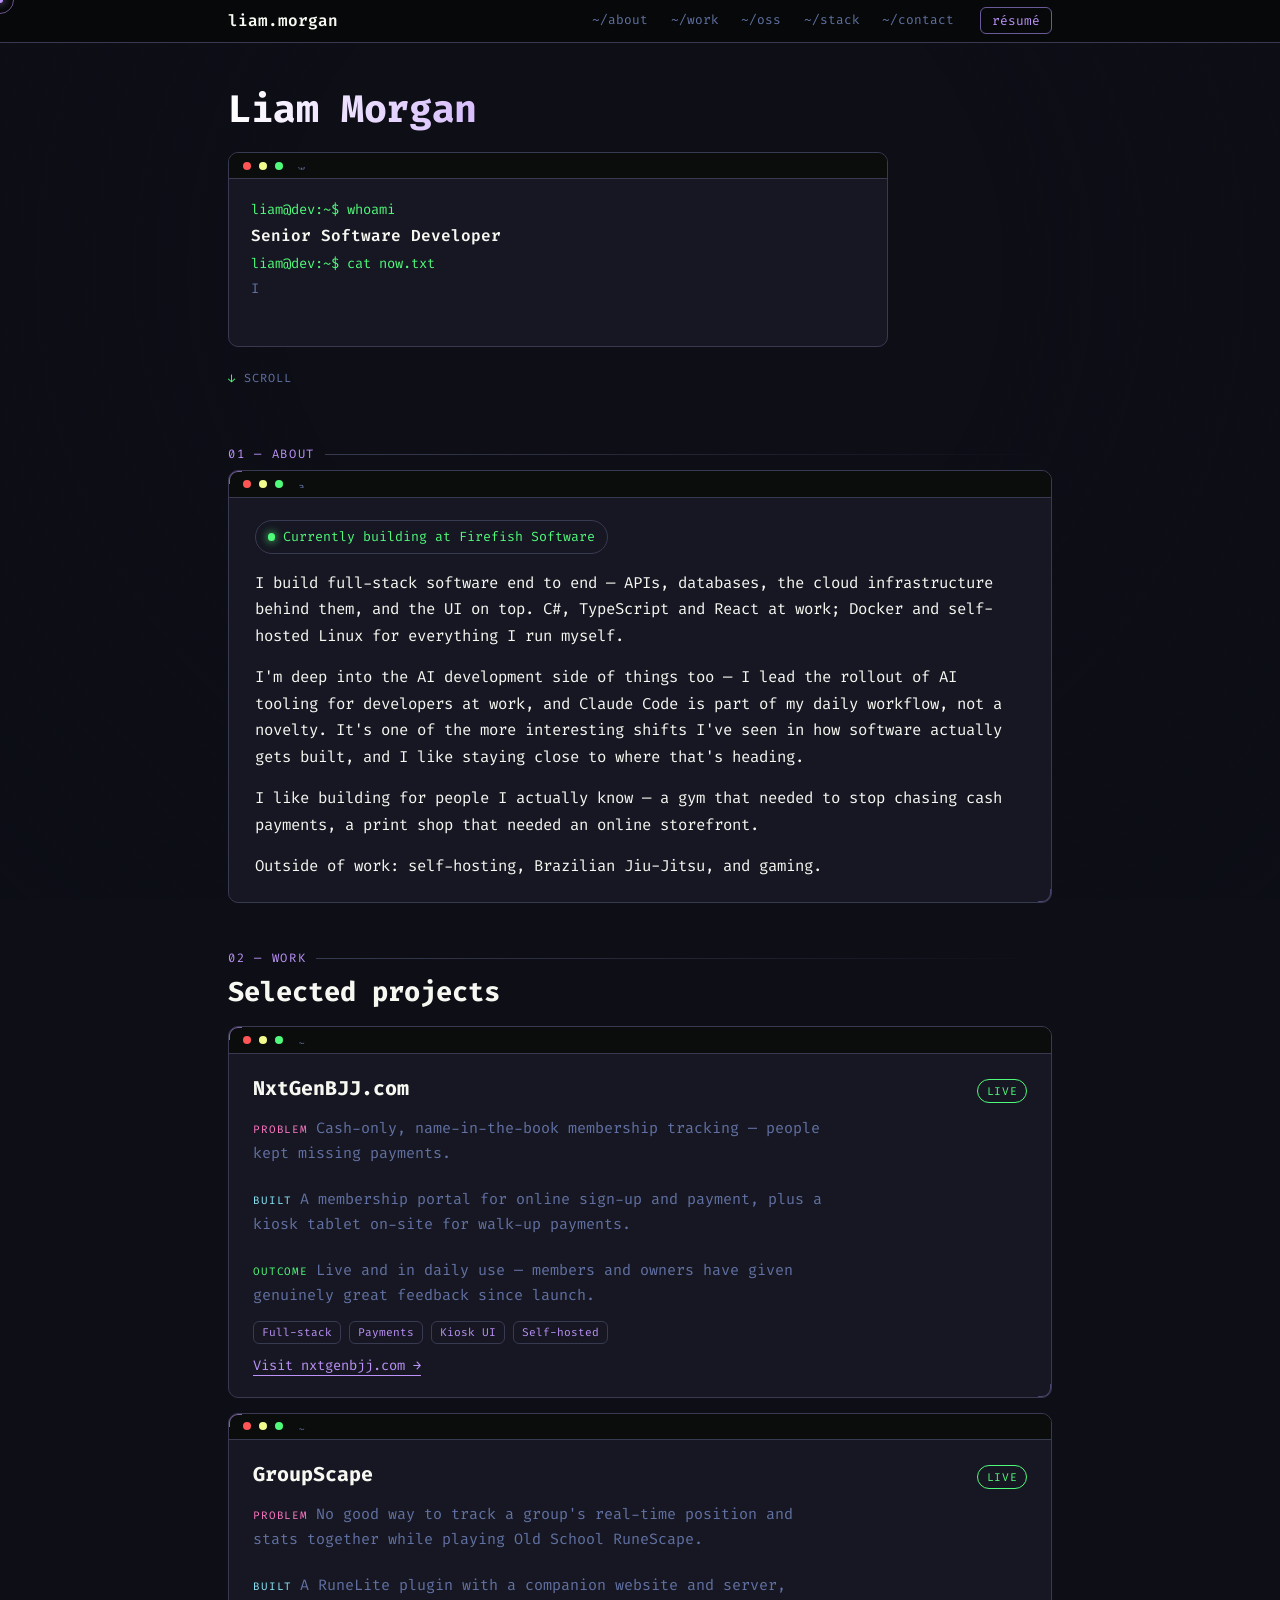
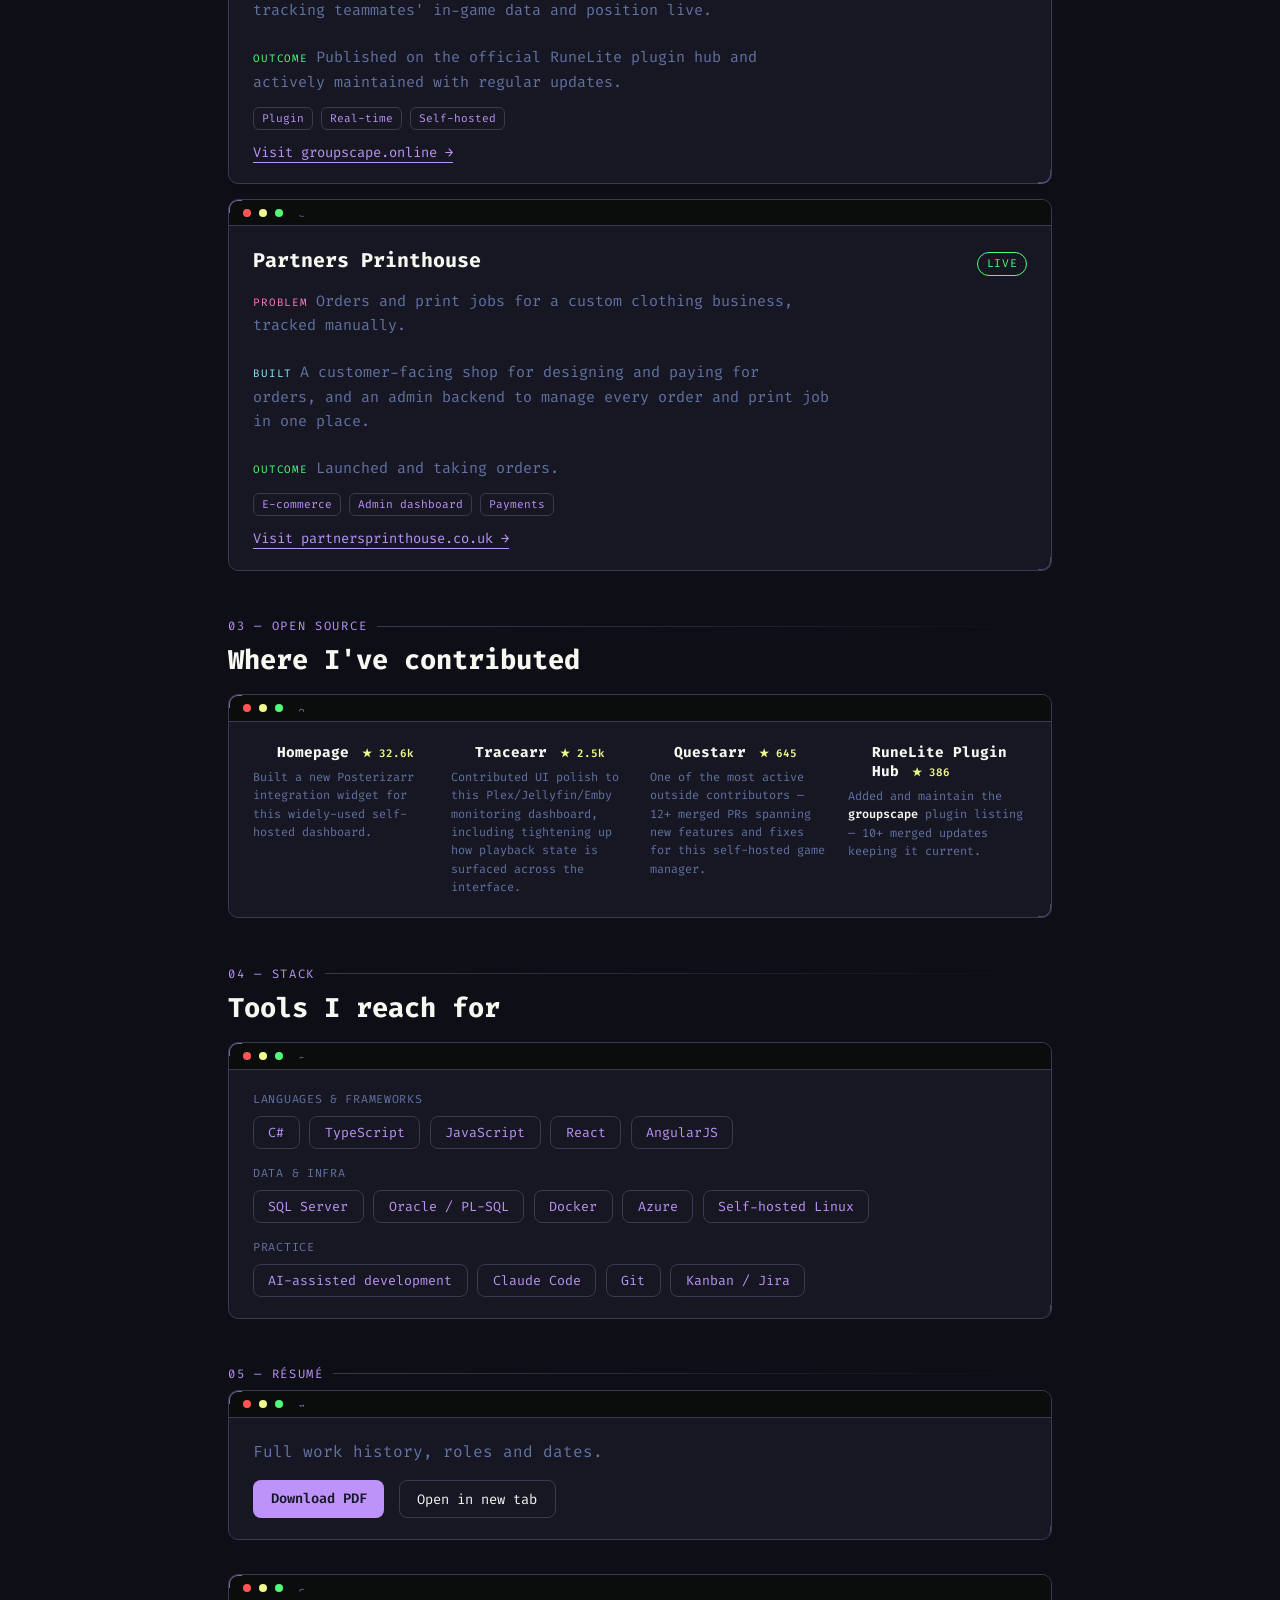
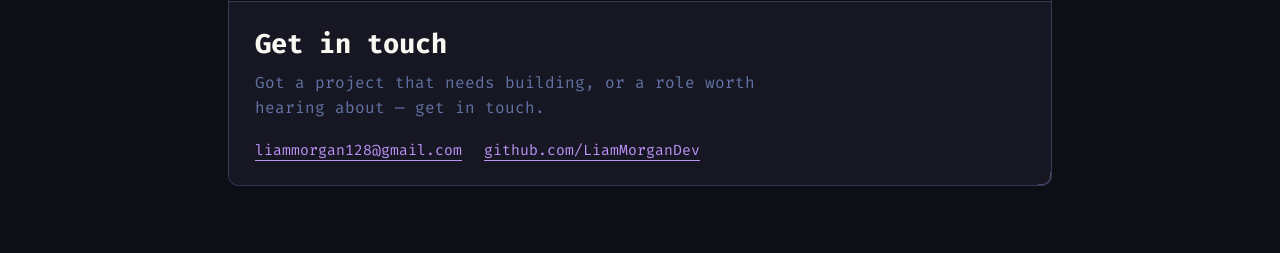
==== index.html @ 31e85bfe "Portfolio site" ====
<!doctype html>
<html lang="en">
<head>
<meta charset="utf-8">
<meta name="viewport" content="width=device-width, initial-scale=1, viewport-fit=cover">
<title>Liam Morgan — Senior Software Developer</title>
<meta name="description" content="Portfolio of Liam Morgan, a Senior Software Developer building full-stack systems and self-hosted side projects.">
<meta property="og:title" content="Liam Morgan">
<meta property="og:description" content="Senior Software Developer — full-stack systems, homelab projects, and side builds for local businesses.">
<meta property="og:type" content="website">
<meta name="theme-color" content="#0d0e16">
<link rel="icon" href="data:image/svg+xml,<svg xmlns=%22http://www.w3.org/2000/svg%22 viewBox=%220 0 100 100%22><rect width=%22100%22 height=%22100%22 rx=%2218%22 fill=%22%230d0e16%22/><text x=%2250%22 y=%2266%22 font-size=%2258%22 text-anchor=%22middle%22 fill=%22%23bd93f9%22 font-family=%22monospace%22>~</text></svg>">
<link rel="stylesheet" href="https://fonts.googleapis.com/css2?family=Fira+Code:wght@400;500;600;700&display=swap">
<link rel="stylesheet" href="styles.css">
</head>
<body>
  <script>document.documentElement.classList.add('js');</script>
  <canvas id="bg-canvas" aria-hidden="true"></canvas>
  <div class="scan-sweep"></div>
  <div class="vignette"></div>
  <div class="cursor-ring" aria-hidden="true"></div>
  <div class="cursor-dot" aria-hidden="true"></div>

  <main>
    <nav class="tabs">
      <div class="tabs-inner">
        <span class="me">liam.morgan</span>
        <a href="#about">~/about</a>
        <a href="#work">~/work</a>
        <a href="#oss">~/oss</a>
        <a href="#stack">~/stack</a>
        <a href="#contact">~/contact</a>
        <a href="resume/" class="resume-btn">résumé</a>
      </div>
    </nav>
    <div class="wrap">
      <section class="hero">
        <h1>Liam Morgan</h1>
        <div class="term-window hero-term">
          <div class="term-bar"><span></span><span></span><span></span><span class="term-title">whoami.sh</span></div>
          <div class="term-body">
            <p class="tline" data-text="liam@dev:~$ whoami"></p>
            <p class="tline out accent" data-text="Senior Software Developer"></p>
            <p class="tline" data-text="liam@dev:~$ cat now.txt"></p>
            <p class="tline out muted" data-text="I run my own homelab — self-hosted services, small Docker projects — and build side projects for local businesses that actually need them."></p>
            <p class="tline"><span class="caret2"></span></p>
          </div>
        </div>
        <p class="scroll-cue">scroll</p>
      </section>

      <section class="block reveal" id="about">
        <p class="kicker">01 — about</p>
        <div class="panel about-panel term-window">
          <div class="term-bar"><span></span><span></span><span></span><span class="term-title">about.md</span></div>
          <div class="term-body">
            <span class="now"><span class="dot"></span> Currently building at Firefish Software</span>
            <p>I build full-stack software end to end — APIs, databases, the cloud infrastructure behind them, and the UI on top. C#, TypeScript and React at work; Docker and self-hosted Linux for everything I run myself.</p>
            <p>I'm deep into the AI development side of things too — I lead the rollout of AI tooling for developers at work, and Claude Code is part of my daily workflow, not a novelty. It's one of the more interesting shifts I've seen in how software actually gets built, and I like staying close to where that's heading.</p>
            <p>I like building for people I actually know — a gym that needed to stop chasing cash payments, a print shop that needed an online storefront.</p>
            <p>Outside of work: self-hosting, Brazilian Jiu-Jitsu, and gaming.</p>
          </div>
        </div>
      </section>

      <section class="block reveal" id="work">
        <p class="kicker">02 — work</p>
        <h2>Selected projects</h2>
        <div class="work-grid">
          <article class="panel work-card reveal-item">
            <div class="term-bar"><span></span><span></span><span></span><span class="term-title">~/projects/nxtgenbjj</span></div>
            <div class="work-body">
              <div class="work-head">
                <h3 class="work-name">NxtGenBJJ.com</h3>
                <span class="work-status live">Live</span>
              </div>
              <p class="work-desc"><span class="lbl lbl-problem">PROBLEM</span>Cash-only, name-in-the-book membership tracking — people kept missing payments.</p>
              <p class="work-desc"><span class="lbl lbl-built">BUILT</span>A membership portal for online sign-up and payment, plus a kiosk tablet on-site for walk-up payments.</p>
              <p class="work-desc"><span class="lbl lbl-outcome">OUTCOME</span>Live and in daily use — members and owners have given genuinely great feedback since launch.</p>
              <div class="work-tags"><span>Full-stack</span><span>Payments</span><span>Kiosk UI</span><span>Self-hosted</span></div>
              <a class="work-link" href="https://nxtgenbjj.com" target="_blank" rel="noopener">Visit nxtgenbjj.com →</a>
            </div>
          </article>
          <article class="panel work-card reveal-item" style="transition-delay:.1s">
            <div class="term-bar"><span></span><span></span><span></span><span class="term-title">~/projects/groupscape</span></div>
            <div class="work-body">
              <div class="work-head">
                <h3 class="work-name">GroupScape</h3>
                <span class="work-status live">Live</span>
              </div>
              <p class="work-desc"><span class="lbl lbl-problem">PROBLEM</span>No good way to track a group's real-time position and stats together while playing Old School RuneScape.</p>
              <p class="work-desc"><span class="lbl lbl-built">BUILT</span>A RuneLite plugin with a companion website and server, tracking teammates' in-game data and position live.</p>
              <p class="work-desc"><span class="lbl lbl-outcome">OUTCOME</span>Published on the official RuneLite plugin hub and actively maintained with regular updates.</p>
              <div class="work-tags"><span>Plugin</span><span>Real-time</span><span>Self-hosted</span></div>
              <a class="work-link" href="https://groupscape.online" target="_blank" rel="noopener">Visit groupscape.online →</a>
            </div>
          </article>
          <article class="panel work-card reveal-item" style="transition-delay:.2s">
            <div class="term-bar"><span></span><span></span><span></span><span class="term-title">~/projects/partners-printhouse</span></div>
            <div class="work-body">
              <div class="work-head">
                <h3 class="work-name">Partners Printhouse</h3>
                <span class="work-status live">Live</span>
              </div>
              <p class="work-desc"><span class="lbl lbl-problem">PROBLEM</span>Orders and print jobs for a custom clothing business, tracked manually.</p>
              <p class="work-desc"><span class="lbl lbl-built">BUILT</span>A customer-facing shop for designing and paying for orders, and an admin backend to manage every order and print job in one place.</p>
              <p class="work-desc"><span class="lbl lbl-outcome">OUTCOME</span>Launched and taking orders.</p>
              <div class="work-tags"><span>E-commerce</span><span>Admin dashboard</span><span>Payments</span></div>
              <a class="work-link" href="https://partnersprinthouse.co.uk/" target="_blank" rel="noopener">Visit partnersprinthouse.co.uk →</a>
            </div>
          </article>
        </div>
      </section>

      <section class="block reveal" id="oss">
        <p class="kicker">03 — open source</p>
        <h2>Where I've contributed</h2>
        <div class="panel oss-panel term-window">
          <div class="term-bar"><span></span><span></span><span></span><span class="term-title">oss.log</span></div>
          <div class="term-body">
            <div class="oss-list">
              <div class="oss-item reveal-item">
                <a class="oss-link-wrap" href="https://github.com/gethomepage/homepage" target="_blank" rel="noopener">
                  <img class="oss-icon" src="https://github.com/gethomepage.png?size=64" width="16" height="16" alt="" loading="lazy">
                  <p class="oss-item-name">Homepage <span class="oss-stars">★ 32.6k</span></p>
                </a>
                <div class="oss-item-body">
                  <p class="oss-item-desc">Built a new Posterizarr integration widget for this widely-used self-hosted dashboard.</p>
                </div>
              </div>
              <div class="oss-item reveal-item" style="transition-delay:.08s">
                <a class="oss-link-wrap" href="https://github.com/connorgallopo/Tracearr" target="_blank" rel="noopener">
                  <img class="oss-icon" src="https://github.com/connorgallopo.png?size=64" width="16" height="16" alt="" loading="lazy">
                  <p class="oss-item-name">Tracearr <span class="oss-stars">★ 2.5k</span></p>
                </a>
                <div class="oss-item-body">
                  <p class="oss-item-desc">Contributed UI polish to this Plex/Jellyfin/Emby monitoring dashboard, including tightening up how playback state is surfaced across the interface.</p>
                </div>
              </div>
              <div class="oss-item reveal-item" style="transition-delay:.16s">
                <a class="oss-link-wrap" href="https://github.com/Doezer/Questarr" target="_blank" rel="noopener">
                  <img class="oss-icon" src="https://github.com/Doezer.png?size=64" width="16" height="16" alt="" loading="lazy">
                  <p class="oss-item-name">Questarr <span class="oss-stars">★ 645</span></p>
                </a>
                <div class="oss-item-body">
                  <p class="oss-item-desc">One of the most active outside contributors — 12+ merged PRs spanning new features and fixes for this self-hosted game manager.</p>
                </div>
              </div>
              <div class="oss-item reveal-item" style="transition-delay:.24s">
                <a class="oss-link-wrap" href="https://github.com/runelite/plugin-hub" target="_blank" rel="noopener">
                  <img class="oss-icon" src="https://github.com/runelite.png?size=64" width="16" height="16" alt="" loading="lazy">
                  <p class="oss-item-name">RuneLite Plugin Hub <span class="oss-stars">★ 386</span></p>
                </a>
                <div class="oss-item-body">
                  <p class="oss-item-desc">Added and maintain the <strong>groupscape</strong> plugin listing — 10+ merged updates keeping it current.</p>
                </div>
              </div>
            </div>
          </div>
        </div>
      </section>

      <section class="block reveal" id="stack">
        <p class="kicker">04 — stack</p>
        <h2>Tools I reach for</h2>
        <div class="panel stack-panel term-window">
          <div class="term-bar"><span></span><span></span><span></span><span class="term-title">stack.json</span></div>
          <div class="term-body">
            <div class="stack-group reveal-item">
              <p class="stack-label">Languages & frameworks</p>
              <div class="stack"><span>C#</span><span>TypeScript</span><span>JavaScript</span><span>React</span><span>AngularJS</span></div>
            </div>
            <div class="stack-group reveal-item" style="transition-delay:.08s">
              <p class="stack-label">Data & infra</p>
              <div class="stack"><span>SQL Server</span><span>Oracle / PL-SQL</span><span>Docker</span><span>Azure</span><span>Self-hosted Linux</span></div>
            </div>
            <div class="stack-group reveal-item" style="transition-delay:.16s">
              <p class="stack-label">Practice</p>
              <div class="stack"><span>AI-assisted development</span><span>Claude Code</span><span>Git</span><span>Kanban / Jira</span></div>
            </div>
          </div>
        </div>
      </section>

      <section class="block reveal" id="resume">
        <p class="kicker">05 — résumé</p>
        <div class="panel resume-panel term-window">
          <div class="term-bar"><span></span><span></span><span></span><span class="term-title">resume.pdf</span></div>
          <div class="term-body">
            <p>Full work history, roles and dates.</p>
            <div class="resume-actions">
              <a class="btn-primary" href="assets/liam-morgan-cv.pdf" download>Download PDF</a>
              <a class="btn-ghost" href="https://liammorgandev.github.io/resume/" target="_blank" rel="noopener">Open in new tab</a>
            </div>
          </div>
        </div>
      </section>

      <section class="block reveal" id="contact">
        <div class="panel contact-panel term-window">
          <div class="term-bar"><span></span><span></span><span></span><span class="term-title">contact.sh</span></div>
          <div class="term-body">
            <h2>Get in touch</h2>
            <p>Got a project that needs building, or a role worth hearing about — get in touch.</p>
            <div class="contact-links">
              <a href="mailto:liammorgan128@gmail.com">liammorgan128@gmail.com</a>
              <a href="https://github.com/LiamMorganDev" target="_blank" rel="noopener">github.com/LiamMorganDev</a>
            </div>
          </div>
        </div>
      </section>
    </div>

    <footer></footer>
  </main>

  <script src="https://cdnjs.cloudflare.com/ajax/libs/three.js/r128/three.min.js"></script>
  <script src="script.js"></script>
</body>
</html>
---- styles.css ----
:root{
  color-scheme: dark;
  --void:#0d0e16;
  --panel:#1a1b26cc;
  --panel-solid:#1a1b26;
  --border:#383a52;
  --ink:#f8f8f2;
  --muted:#6272a4;
  --green:#50fa7b;
  --green-dim:#2f6b45;
  --purple:#bd93f9;
  --purple-dim:#6b5a99;
  --cyan:#8be9fd;
  --yellow:#f1fa8c;
  --pink:#ff79c6;
  --red:#ff5555;
  --font:'Fira Code',ui-monospace,'SFMono-Regular',Consolas,monospace;
  --max-w:920px;
}
*{box-sizing:border-box;}
html,body{margin:0;padding:0;height:100%;}
body{
  background:var(--void);
  color:var(--ink);
  font-family:var(--font);
  -webkit-font-smoothing:antialiased;
  overflow-x:hidden;
}
[hidden]{display:none!important;}
h1,h2,h3{text-wrap:balance; margin:0;}
a{color:inherit;}

#bg-canvas{
  position:fixed; inset:0; width:100%; height:100%;
  display:block; z-index:0; background:var(--void);
}
.scan-sweep{
  position:fixed; left:0; right:0; top:-90px; height:90px; z-index:0; pointer-events:none;
  background:linear-gradient(to bottom, transparent, rgba(189,147,249,0.022) 45%, rgba(189,147,249,0.022) 55%, transparent);
  animation:scan-sweep 24s linear infinite;
}
@keyframes scan-sweep{
  from{ transform:translateY(0); }
  to{ transform:translateY(calc(100vh + 90px)); }
}
@media (prefers-reduced-motion:reduce){ .scan-sweep{display:none;} }
.vignette{
  position:fixed; inset:0; z-index:1; pointer-events:none;
  background:radial-gradient(ellipse at 50% 30%, transparent 40%, var(--void) 115%);
}

/* ---------- CUSTOM CURSOR ---------- */
.cursor-dot,.cursor-ring{display:none;}
@media (hover:hover) and (pointer:fine){
  body{cursor:none;}
  a,button,.work-card,.stack span,.tabs-inner a{cursor:none;}
  .cursor-dot,.cursor-ring{display:block;}
}
.cursor-dot{
  position:fixed; top:0; left:0; width:6px; height:6px; margin:-3px 0 0 -3px;
  background:var(--purple); border-radius:50%; pointer-events:none; z-index:9999;
  box-shadow:0 0 8px var(--purple);
}
.cursor-ring{
  position:fixed; top:0; left:0; width:28px; height:28px; margin:-14px 0 0 -14px;
  border:1px solid var(--purple); border-radius:50%; pointer-events:none; z-index:9998; opacity:.55;
  transition:width .18s ease,height .18s ease,margin .18s ease,border-color .18s ease,opacity .18s ease;
}
.cursor-ring.hover{width:44px; height:44px; margin:-22px 0 0 -22px; border-color:var(--pink); opacity:.85;}

main{position:relative; z-index:2;}
.wrap{max-width:var(--max-w); margin-inline:auto; padding-inline:clamp(20px,5vw,48px);}

/* ---------- NAV ---------- */
nav.tabs{
  position:sticky; top:env(safe-area-inset-top,0px); z-index:10;
  background:rgba(5,7,6,.72); backdrop-filter:blur(10px); -webkit-backdrop-filter:blur(10px);
  border-bottom:1px solid var(--border);
}
.tabs-inner{
  max-width:var(--max-w); margin-inline:auto; padding-inline:clamp(20px,5vw,48px);
  display:flex; align-items:center; gap:1.4rem; height:2.6rem; overflow-x:auto;
}
.tabs-inner a{
  font-size:.8rem; color:var(--muted); text-decoration:none; white-space:nowrap;
  padding-block:.3rem; border-bottom:2px solid transparent; transition:color .2s ease,border-color .2s ease;
}
.tabs-inner a:hover, .tabs-inner a:focus-visible{color:var(--purple); border-bottom-color:var(--purple);}
.tabs-inner .me{color:var(--ink); font-weight:600; margin-right:auto;}
.tabs-inner .resume-btn{
  color:var(--purple); border:1px solid var(--purple-dim); border-radius:6px; padding:.25rem .7rem; margin-left:.2rem;
}
.tabs-inner .resume-btn:hover{background:rgba(189,147,249,.1); border-color:var(--purple);}

/* ---------- HERO ---------- */
.hero{padding-block:2.6rem 1.2rem;}
.hero h1{
  font-size:clamp(1.7rem,4vw,2.4rem); font-weight:700; letter-spacing:-.01em; margin-bottom:1.1rem;
  background:linear-gradient(90deg, #ffffff 0%, var(--purple) 50%, var(--purple) 100%);
  -webkit-background-clip:text; background-clip:text; color:transparent;
}
.term-window{
  background:var(--panel); border:1px solid var(--border); border-radius:10px; overflow:hidden;
  backdrop-filter:blur(10px); -webkit-backdrop-filter:blur(10px);
}
.hero-term{max-width:660px;}
.term-bar{
  display:flex; align-items:center; gap:.5rem; padding:.55rem .9rem;
  border-bottom:1px solid var(--border); background:#0a0d0b; min-width:0;
}
.term-bar span{width:.5rem; height:.5rem; border-radius:50%; display:inline-block; flex:0 0 auto;}
.term-bar span:nth-child(1){background:var(--red);}
.term-bar span:nth-child(2){background:var(--yellow);}
.term-bar span:nth-child(3){background:var(--green);}
.term-title{
  margin-left:.4rem; font-size:.72rem; color:var(--muted);
  flex:1 1 auto; min-width:0; overflow:hidden; text-overflow:ellipsis; white-space:nowrap;
}
.term-body{padding:1.2rem 1.4rem;}
.tline{min-height:1.35em; margin:0 0 .3rem; font-size:.86rem; line-height:1.5; white-space:pre-wrap;}
.tline:not(.out){color:var(--green);}
.tline.out{color:var(--ink);}
.tline.out.accent{font-weight:600; font-size:1rem;}
.tline.out.muted{color:var(--muted); max-width:58ch;}
.caret2{display:none; width:.5em; height:1em; background:var(--green); vertical-align:-2px;}
.caret2.show{display:inline-block; animation:blink 1s steps(1) infinite;}
@keyframes blink{0%,49%{opacity:1;}50%,100%{opacity:0;}}
@media (prefers-reduced-motion:reduce){ .caret2{animation:none!important; opacity:.8;} }

.scroll-cue{
  margin-top:1.4rem; font-size:.74rem; color:var(--muted); letter-spacing:.08em; text-transform:uppercase;
  display:flex; align-items:center; gap:.5rem;
}
.scroll-cue::before{content:"↓"; color:var(--green); animation:bob 1.6s ease-in-out infinite;}
@media (prefers-reduced-motion:reduce){ .scroll-cue::before{animation:none;} }
@keyframes bob{0%,100%{transform:translateY(0);}50%{transform:translateY(4px);}}

/* ---------- SECTION SHELL ---------- */
section.block{padding-block:1.1rem; scroll-margin-top:3.4rem;}
.block .kicker{
  font-size:.76rem; color:var(--purple); letter-spacing:.14em; text-transform:uppercase; margin-bottom:.5rem;
  display:flex; align-items:center; gap:.6rem;
}
.block .kicker::after{content:""; flex:1; height:1px; background:linear-gradient(90deg, var(--border), transparent);}
.block h2{font-size:clamp(1.3rem,3vw,1.7rem); font-weight:700; margin-bottom:1rem;}

.panel{
  background:var(--panel); border:1px solid var(--border); border-radius:10px;
  backdrop-filter:blur(10px); -webkit-backdrop-filter:blur(10px);
  position:relative;
}
.panel::before, .panel::after{
  content:""; position:absolute; width:12px; height:12px; pointer-events:none; opacity:.65;
}
.panel::before{top:-1px; left:-1px; border-top:2px solid var(--purple); border-left:2px solid var(--purple); border-top-left-radius:10px;}
.panel::after{bottom:-1px; right:-1px; border-bottom:2px solid var(--purple-dim); border-right:2px solid var(--purple-dim); border-bottom-right-radius:10px;}

/* ---------- ABOUT ---------- */
.about-panel .term-body{padding:1.4rem 1.6rem; line-height:1.7; font-size:.98rem;}
.about-panel p{margin:0 0 .9rem;}
.about-panel p:last-child{margin-bottom:0;}
.about-panel .now{
  display:inline-flex; align-items:center; gap:.5rem; font-size:.83rem; color:var(--green);
  border:1px solid var(--border); border-radius:999px; padding:.28rem .75rem; margin-bottom:1rem;
}
.about-panel .now .dot{width:.45rem; height:.45rem; border-radius:50%; background:var(--green); box-shadow:0 0 8px var(--green);}

/* ---------- WORK ---------- */
.work-grid{display:grid; gap:.9rem;}
.work-card{padding:0; display:flex; flex-direction:column; gap:0; overflow:hidden;
  transition:transform .25s ease, border-color .25s ease;}
.work-card:hover{transform:translateY(-3px); border-color:var(--purple-dim);}
.work-body{padding:1.3rem 1.5rem; display:flex; flex-direction:column; gap:.8rem;}
.work-head{display:flex; justify-content:space-between; align-items:baseline; gap:1rem; flex-wrap:wrap;}
.work-name{font-size:1.25rem; font-weight:700;}
.work-status{
  font-size:.7rem; letter-spacing:.06em; text-transform:uppercase; padding:.22rem .55rem; border-radius:999px; white-space:nowrap;
}
.work-status.live{color:var(--green); border:1px solid var(--green);}
.work-status.soon{color:var(--yellow); border:1px solid var(--yellow);}
.work-desc{color:var(--muted); line-height:1.65; font-size:.94rem; max-width:64ch; margin:0 0 .55rem;}
.work-desc:last-of-type{margin-bottom:0;}
.work-desc .lbl{font-size:.68rem; letter-spacing:.08em; margin-right:.5rem;}
.lbl-problem{color:var(--pink);}
.lbl-built,.lbl-building{color:var(--cyan);}
.lbl-outcome,.lbl-status{color:var(--green);}
.work-tags{display:flex; flex-wrap:wrap; gap:.5rem;}
.work-tags span{font-size:.7rem; color:var(--purple); border:1px solid var(--border); padding:.18rem .5rem; border-radius:6px;}
.work-link{
  align-self:flex-start; font-size:.86rem; color:var(--purple); text-decoration:none;
  border-bottom:1px solid currentColor; padding-bottom:1px; transition:opacity .2s ease;
}
.work-link:hover{opacity:.75;}
.work-link.disabled{color:var(--muted); border-bottom-style:dashed; pointer-events:none;}

/* ---------- STACK ---------- */
.stack-panel .term-body{padding:1.3rem 1.5rem;}
.stack-group{margin-bottom:1rem;}
.stack-group:last-child{margin-bottom:0;}
.stack-label{font-size:.73rem; color:var(--muted); letter-spacing:.06em; text-transform:uppercase; margin:0 0 .55rem;}
.stack{display:flex; flex-wrap:wrap; gap:.6rem;}
.stack span{
  font-size:.83rem; padding:.45rem .9rem; border-radius:8px; border:1px solid var(--border); color:var(--purple);
  transition:border-color .2s ease, color .2s ease;
}
.stack span:hover{border-color:var(--purple);}

/* ---------- OPEN SOURCE ---------- */
.oss-panel .term-body{padding:1.3rem 1.5rem;}
.oss-list{display:grid; grid-template-columns:repeat(4, 1fr); gap:1.2rem;}
.oss-item{display:flex; flex-direction:column; gap:.4rem; min-width:0;}
.oss-link-wrap{display:flex; align-items:center; gap:.5rem; text-decoration:none; color:inherit; min-width:0;}
.oss-icon{width:1rem; height:1rem; flex:0 0 auto; border-radius:3px; display:block;}
.oss-item-body{min-width:0;}
.oss-item-name{margin:0; font-size:.9rem; font-weight:700; transition:color .2s ease;}
.oss-link-wrap:hover .oss-item-name{color:var(--purple);}
.oss-stars{font-size:.68rem; font-weight:600; color:var(--yellow); margin-left:.25rem;}
.oss-item-desc{margin:0; color:var(--muted); font-size:.74rem; line-height:1.55;}
.oss-item-desc strong{color:var(--ink); font-weight:600;}

/* ---------- RESUME ---------- */
.resume-panel .term-body{padding:1.3rem 1.5rem; display:flex; flex-direction:column; gap:1rem;}
.resume-panel p{margin:0; color:var(--muted); line-height:1.6; max-width:52ch;}
.resume-actions{display:flex; gap:.9rem; flex-wrap:wrap;}
.btn-primary, .btn-ghost{
  font-family:var(--font); font-size:.86rem; padding:.55rem 1.1rem; border-radius:8px; text-decoration:none;
  transition:transform .2s ease, opacity .2s ease;
}
.btn-primary{background:var(--purple); color:#161629; font-weight:600;}
.btn-ghost{border:1px solid var(--border); color:var(--ink);}
.btn-primary:hover, .btn-ghost:hover{transform:translateY(-2px);}
.btn-ghost:hover{border-color:var(--purple); color:var(--purple);}

/* ---------- RESUME PAGE ---------- */
.resume-page-head{padding-block:2.4rem 1.4rem;}
.resume-page-head .back{
  display:inline-flex; align-items:center; gap:.4rem; font-size:.8rem; color:var(--muted);
  text-decoration:none; margin-bottom:1.2rem; transition:color .2s ease;
}
.resume-page-head .back:hover{color:var(--purple);}
.resume-page-head h1{
  font-size:clamp(1.6rem,4vw,2.2rem); font-weight:700; letter-spacing:-.01em; margin-bottom:.5rem;
  background:linear-gradient(90deg, #ffffff 0%, var(--purple) 50%, var(--purple) 100%);
  -webkit-background-clip:text; background-clip:text; color:transparent;
}
.resume-page-head p{color:var(--muted); margin:0; max-width:52ch; line-height:1.6;}
.resume-preview{
  border:1px solid var(--border); border-radius:8px; overflow:hidden; background:#0a0d0b;
  height:min(80vh, 900px);
}
.resume-preview iframe{width:100%; height:100%; border:0; display:block;}
.resume-fallback{color:var(--muted); font-size:.85rem;}
.resume-fallback a{color:var(--purple);}

/* ---------- CONTACT ---------- */
.contact-panel .term-body{padding:1.5rem 1.6rem; text-align:left;}
.contact-panel h2{margin-bottom:.5rem;}
.contact-panel p{color:var(--muted); margin:0 0 1.2rem; max-width:52ch; line-height:1.6;}
.contact-links{display:flex; gap:1.4rem; flex-wrap:wrap; font-size:.92rem;}
.contact-links a{color:var(--purple); text-decoration:none; border-bottom:1px solid currentColor; transition:opacity .2s ease;}
.contact-links a:hover{opacity:.75;}

footer{padding-block:1.6rem calc(1.6rem + env(safe-area-inset-bottom,0px)); text-align:center;}
footer p{color:var(--muted); font-size:.76rem; margin:0;}

/* ---------- SCROLL REVEAL ---------- */
.js .reveal{opacity:0; transform:translateY(28px) scale(.985); transition:opacity .7s ease, transform .7s ease;}
.js .reveal.in{opacity:1; transform:none;}
.js .reveal-item{opacity:0; transform:translateY(22px); transition:opacity .55s ease, transform .55s ease;}
.js .reveal-item.in{opacity:1; transform:none;}
@media (prefers-reduced-motion:reduce){
  .js .reveal, .js .reveal-item{opacity:1!important; transform:none!important; transition:none!important;}
}

@media (max-width:720px){
  .oss-list{grid-template-columns:repeat(2, 1fr);}
}
@media (max-width:520px){
  .work-head{flex-direction:column; align-items:flex-start;}
  .tabs-inner .resume-btn{margin-left:0;}
  .oss-list{grid-template-columns:1fr;}
}
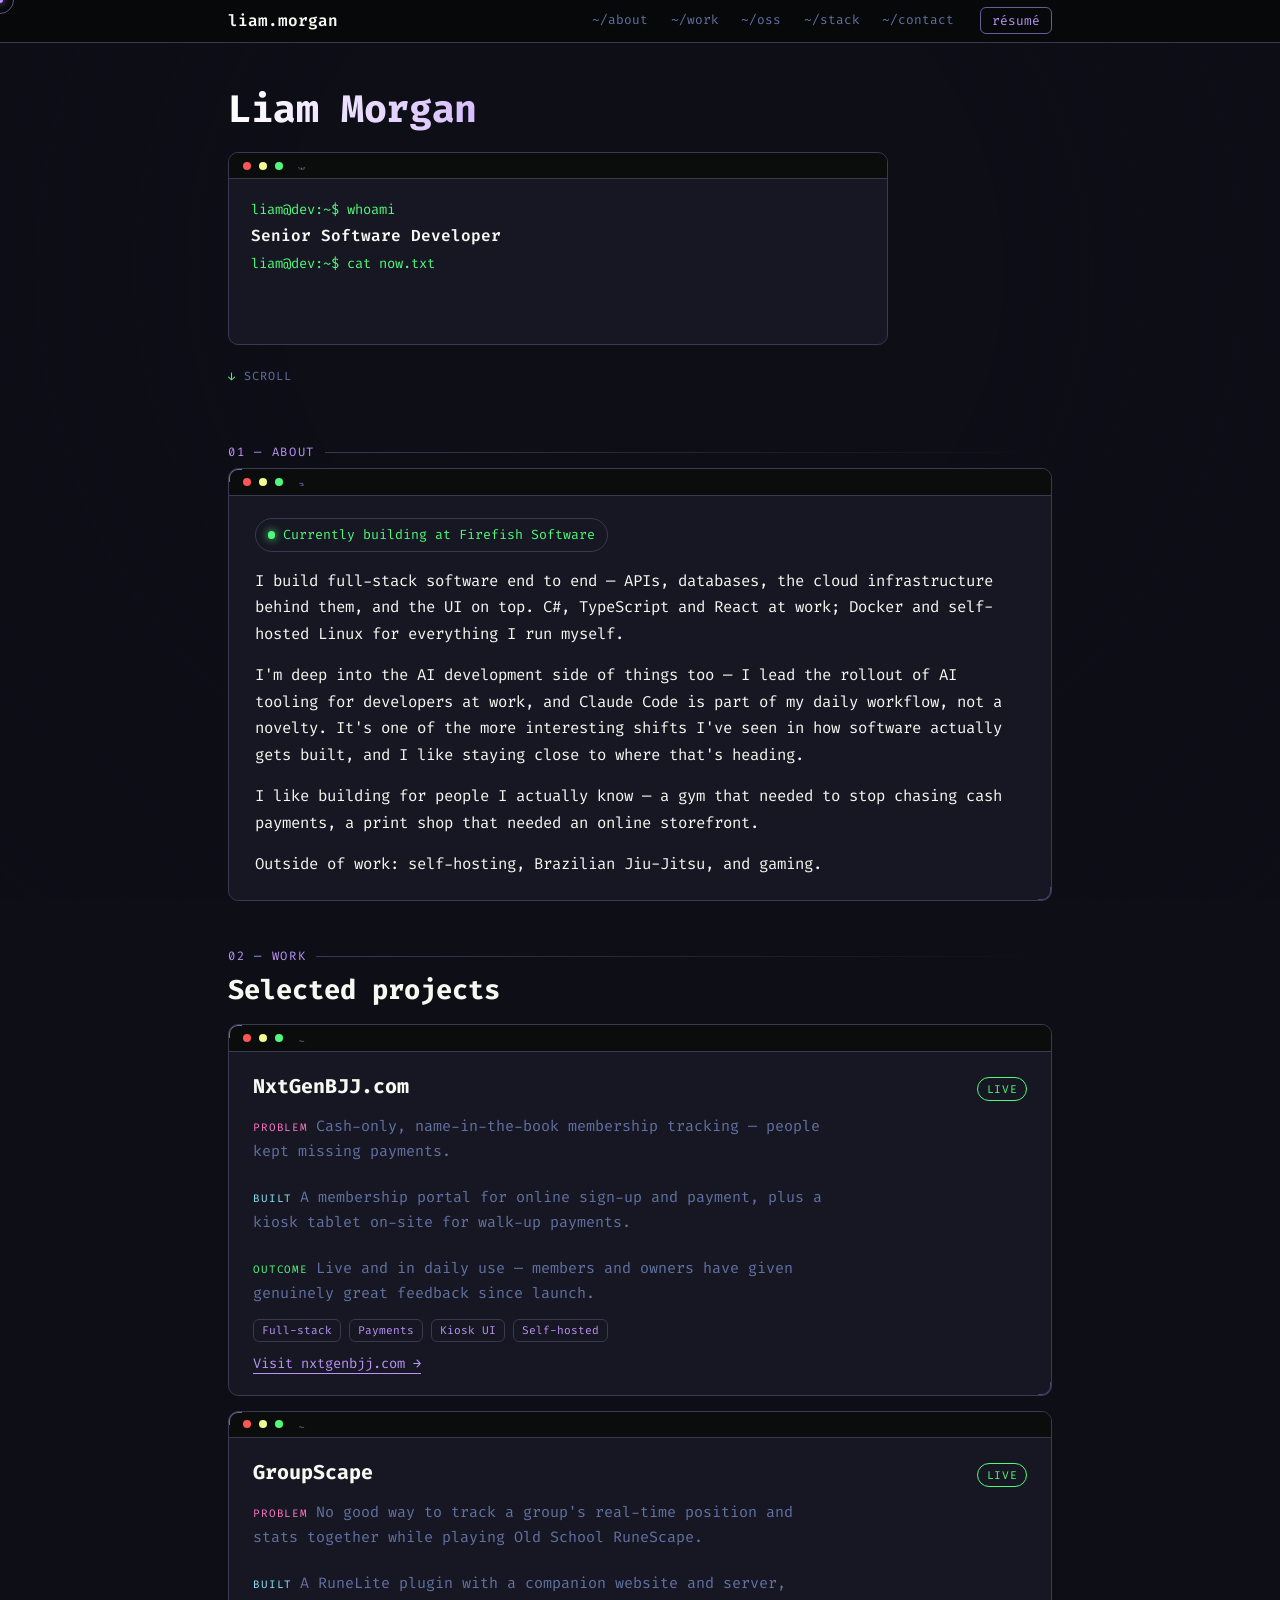
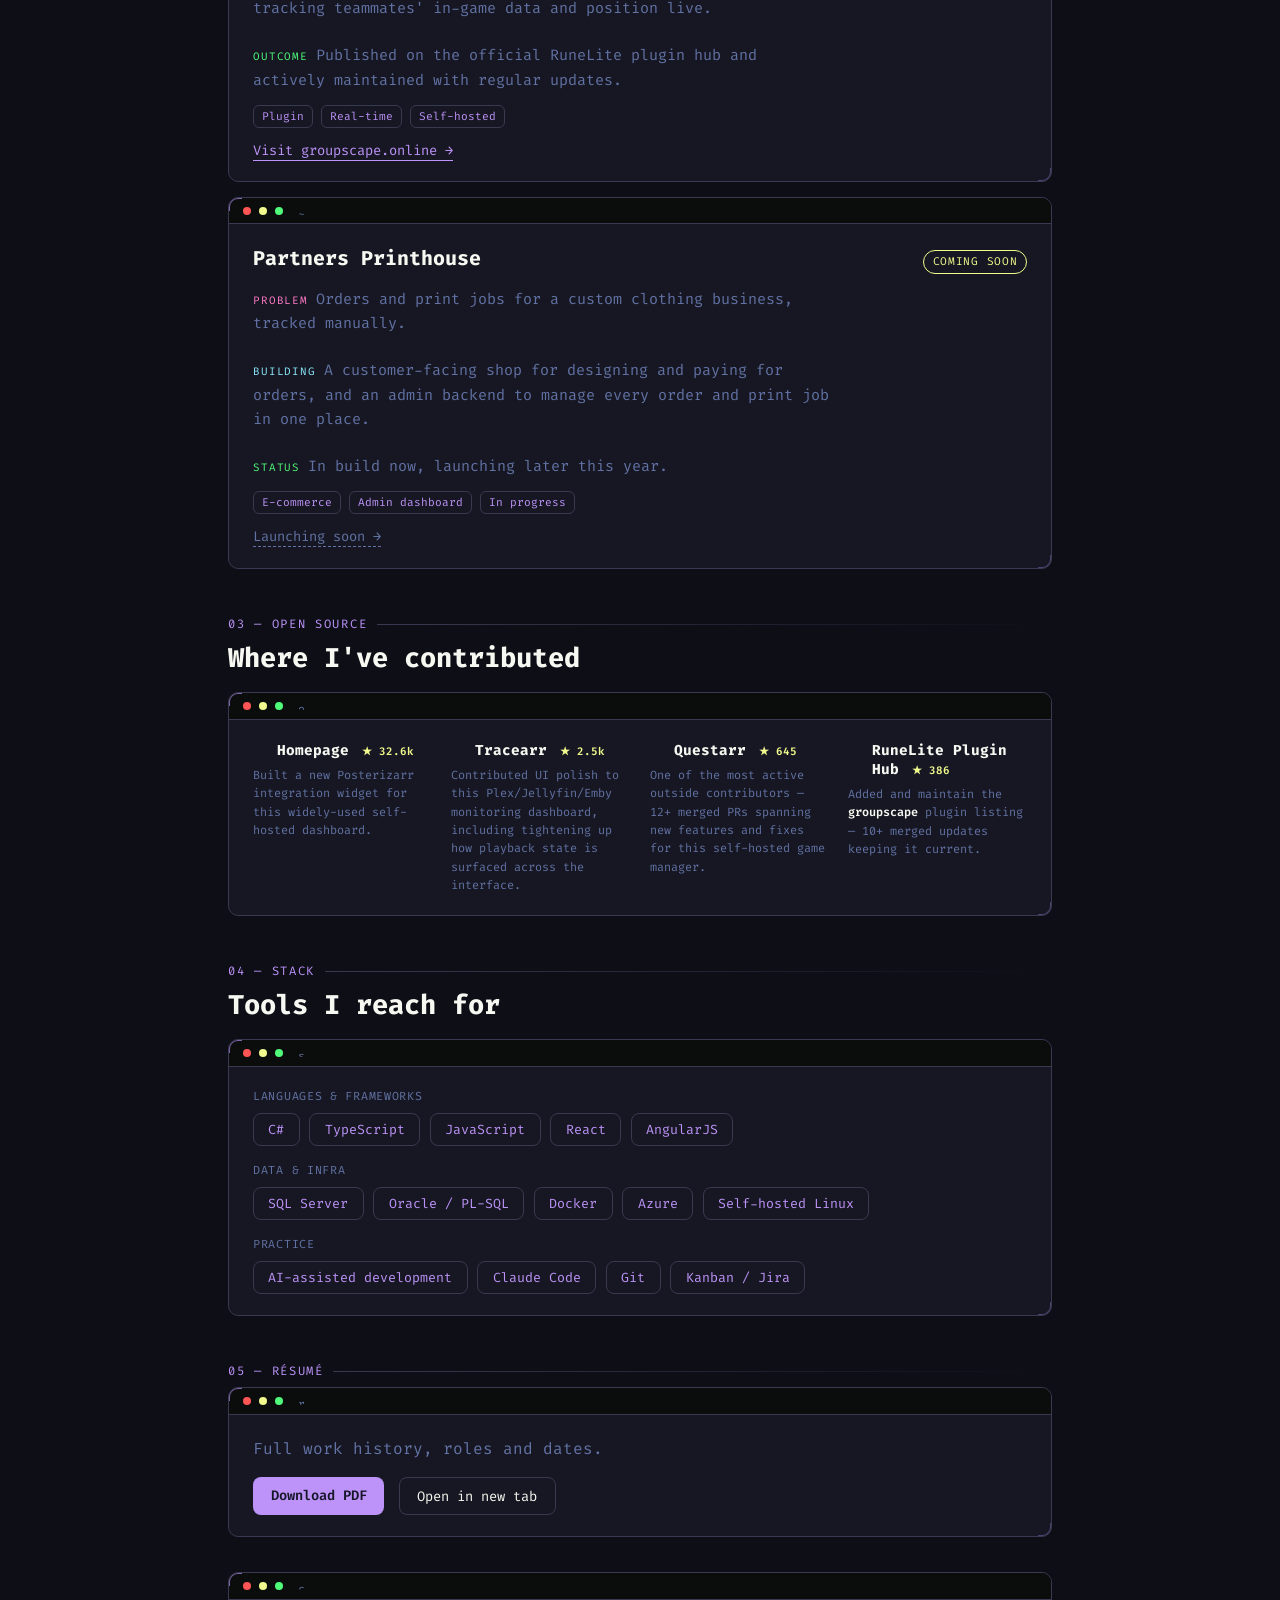
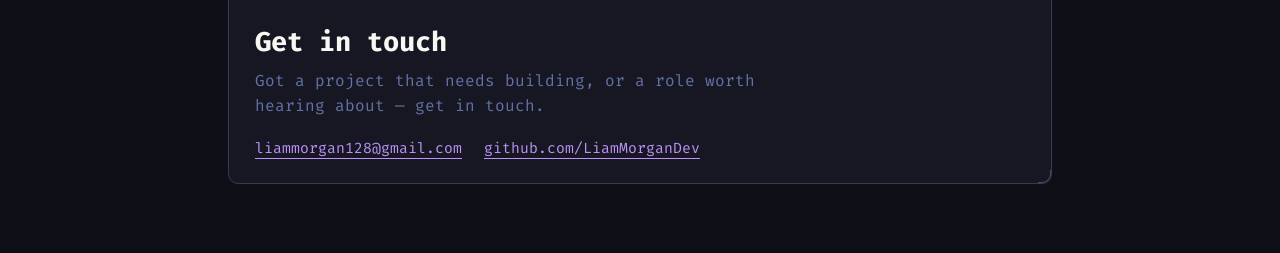
==== commit 855fa651: "Portfolio site" ====
--- a/index.html
+++ b/index.html
@@ -100,13 +100,13 @@
             <div class="work-body">
               <div class="work-head">
                 <h3 class="work-name">Partners Printhouse</h3>
-                <span class="work-status live">Live</span>
+                <span class="work-status soon">Coming soon</span>
               </div>
               <p class="work-desc"><span class="lbl lbl-problem">PROBLEM</span>Orders and print jobs for a custom clothing business, tracked manually.</p>
-              <p class="work-desc"><span class="lbl lbl-built">BUILT</span>A customer-facing shop for designing and paying for orders, and an admin backend to manage every order and print job in one place.</p>
-              <p class="work-desc"><span class="lbl lbl-outcome">OUTCOME</span>Launched and taking orders.</p>
-              <div class="work-tags"><span>E-commerce</span><span>Admin dashboard</span><span>Payments</span></div>
-              <a class="work-link" href="https://partnersprinthouse.co.uk/" target="_blank" rel="noopener">Visit partnersprinthouse.co.uk →</a>
+              <p class="work-desc"><span class="lbl lbl-building">BUILDING</span>A customer-facing shop for designing and paying for orders, and an admin backend to manage every order and print job in one place.</p>
+              <p class="work-desc"><span class="lbl lbl-status">STATUS</span>In build now, launching later this year.</p>
+              <div class="work-tags"><span>E-commerce</span><span>Admin dashboard</span><span>In progress</span></div>
+              <span class="work-link disabled">Launching soon →</span>
             </div>
           </article>
         </div>
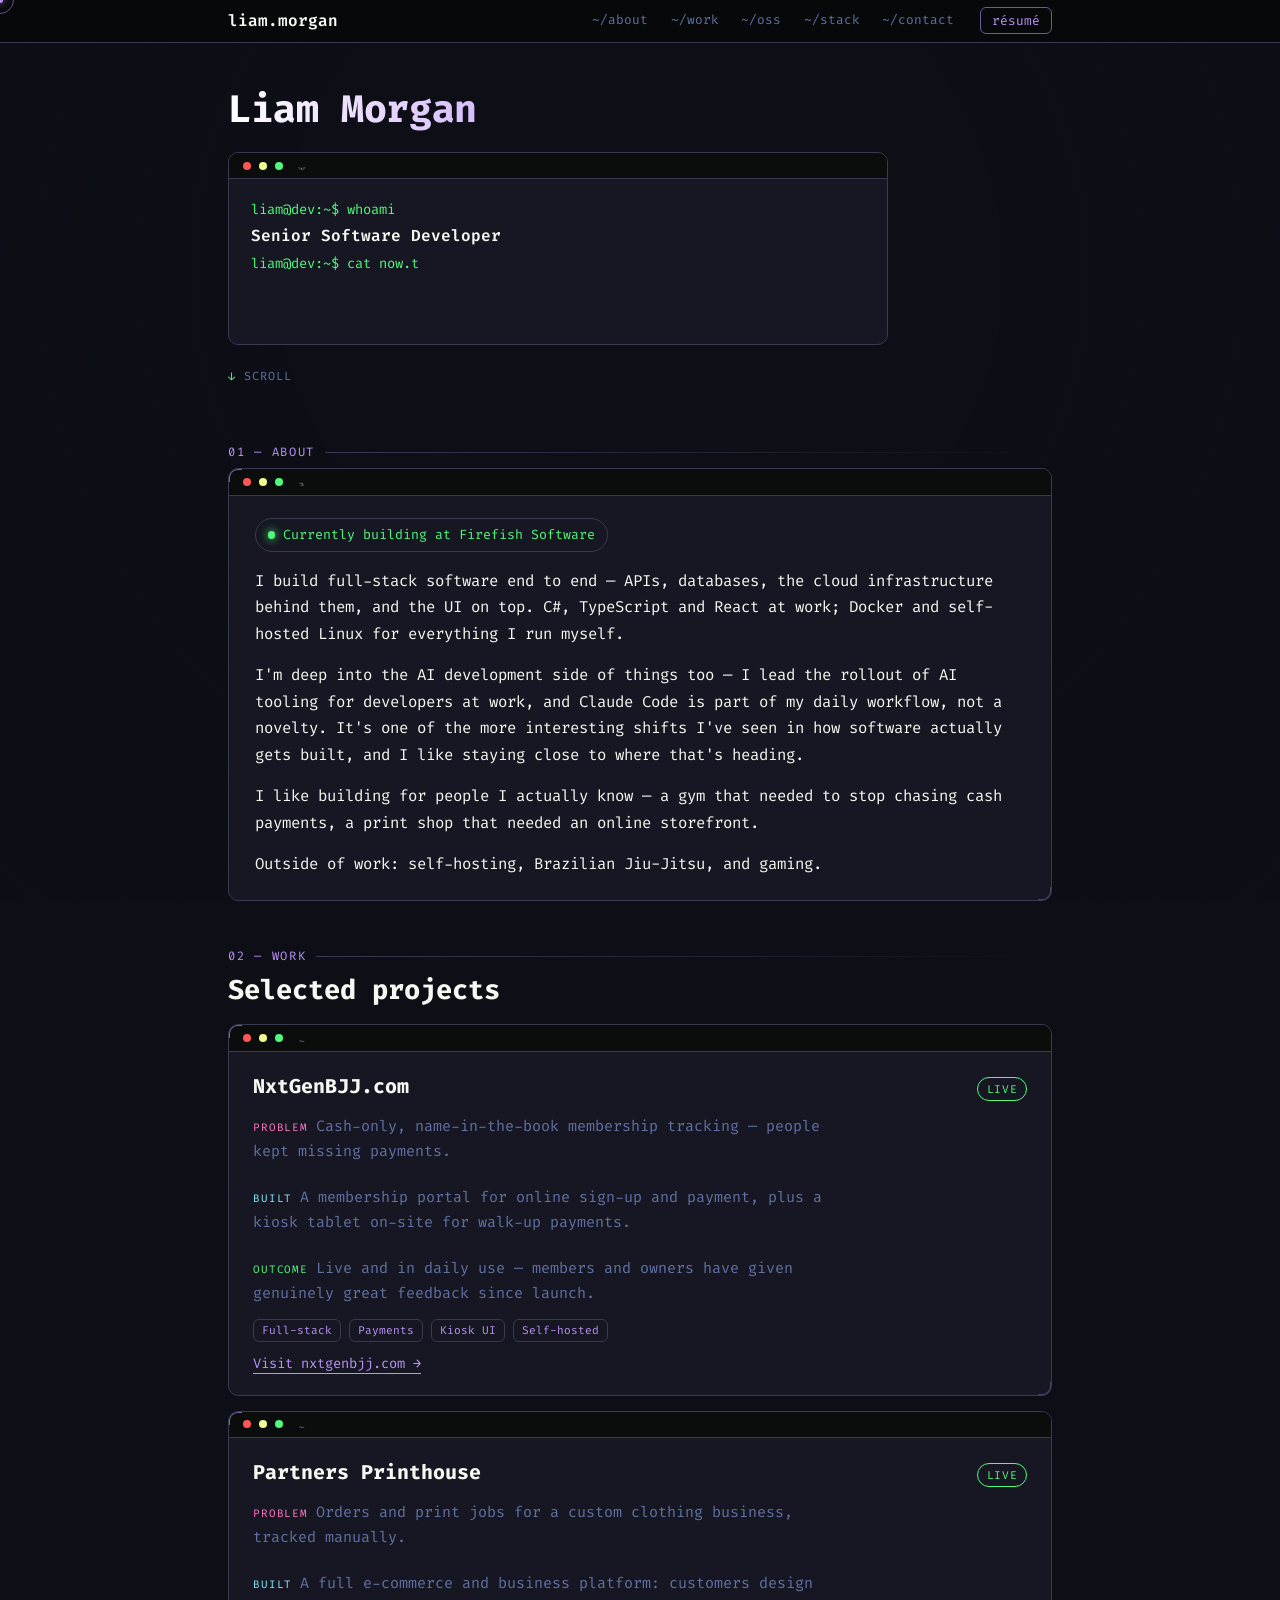
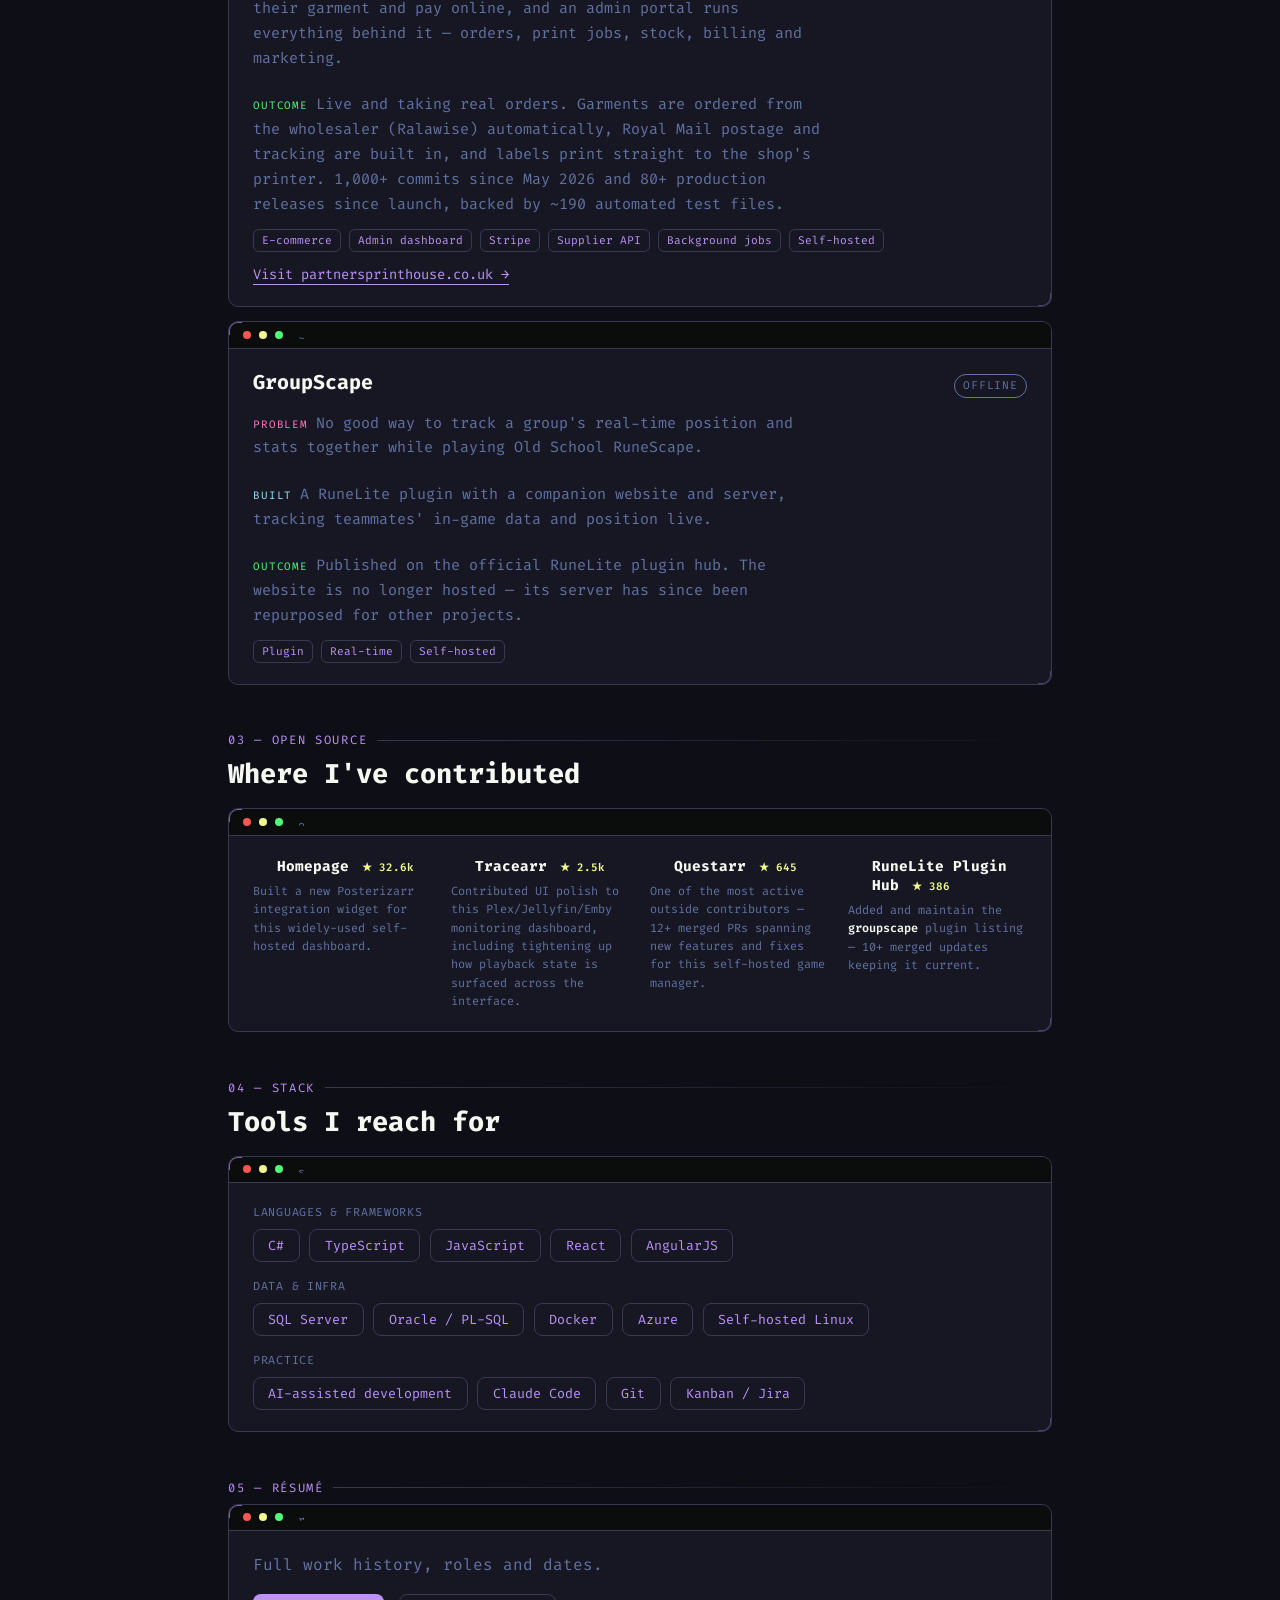
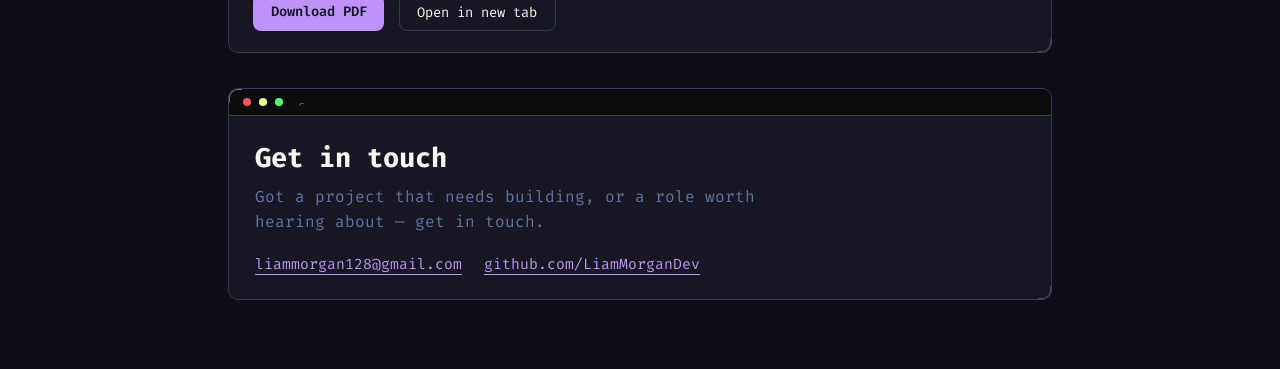
==== commit 8cc70b44: "Mark GroupScape offline and move it last; expand Partners Printhouse now it's live" ====
--- a/index.html
+++ b/index.html
@@ -82,31 +82,30 @@
             </div>
           </article>
           <article class="panel work-card reveal-item" style="transition-delay:.1s">
+            <div class="term-bar"><span></span><span></span><span></span><span class="term-title">~/projects/partners-printhouse</span></div>
+            <div class="work-body">
+              <div class="work-head">
+                <h3 class="work-name">Partners Printhouse</h3>
+                <span class="work-status live">Live</span>
+              </div>
+              <p class="work-desc"><span class="lbl lbl-problem">PROBLEM</span>Orders and print jobs for a custom clothing business, tracked manually.</p>
+              <p class="work-desc"><span class="lbl lbl-built">BUILT</span>A full e-commerce and business platform: customers design their garment and pay online, and an admin portal runs everything behind it — orders, print jobs, stock, billing and marketing.</p>
+              <p class="work-desc"><span class="lbl lbl-outcome">OUTCOME</span>Live and taking real orders. Garments are ordered from the wholesaler (Ralawise) automatically, Royal Mail postage and tracking are built in, and labels print straight to the shop's printer. 1,000+ commits since May 2026 and 80+ production releases since launch, backed by ~190 automated test files.</p>
+              <div class="work-tags"><span>E-commerce</span><span>Admin dashboard</span><span>Stripe</span><span>Supplier API</span><span>Background jobs</span><span>Self-hosted</span></div>
+              <a class="work-link" href="https://partnersprinthouse.co.uk/" target="_blank" rel="noopener">Visit partnersprinthouse.co.uk →</a>
+            </div>
+          </article>
+          <article class="panel work-card reveal-item" style="transition-delay:.2s">
             <div class="term-bar"><span></span><span></span><span></span><span class="term-title">~/projects/groupscape</span></div>
             <div class="work-body">
               <div class="work-head">
                 <h3 class="work-name">GroupScape</h3>
-                <span class="work-status live">Live</span>
+                <span class="work-status offline">Offline</span>
               </div>
               <p class="work-desc"><span class="lbl lbl-problem">PROBLEM</span>No good way to track a group's real-time position and stats together while playing Old School RuneScape.</p>
               <p class="work-desc"><span class="lbl lbl-built">BUILT</span>A RuneLite plugin with a companion website and server, tracking teammates' in-game data and position live.</p>
-              <p class="work-desc"><span class="lbl lbl-outcome">OUTCOME</span>Published on the official RuneLite plugin hub and actively maintained with regular updates.</p>
+              <p class="work-desc"><span class="lbl lbl-outcome">OUTCOME</span>Published on the official RuneLite plugin hub. The website is no longer hosted — its server has since been repurposed for other projects.</p>
               <div class="work-tags"><span>Plugin</span><span>Real-time</span><span>Self-hosted</span></div>
-              <a class="work-link" href="https://groupscape.online" target="_blank" rel="noopener">Visit groupscape.online →</a>
-            </div>
-          </article>
-          <article class="panel work-card reveal-item" style="transition-delay:.2s">
-            <div class="term-bar"><span></span><span></span><span></span><span class="term-title">~/projects/partners-printhouse</span></div>
-            <div class="work-body">
-              <div class="work-head">
-                <h3 class="work-name">Partners Printhouse</h3>
-                <span class="work-status soon">Coming soon</span>
-              </div>
-              <p class="work-desc"><span class="lbl lbl-problem">PROBLEM</span>Orders and print jobs for a custom clothing business, tracked manually.</p>
-              <p class="work-desc"><span class="lbl lbl-building">BUILDING</span>A customer-facing shop for designing and paying for orders, and an admin backend to manage every order and print job in one place.</p>
-              <p class="work-desc"><span class="lbl lbl-status">STATUS</span>In build now, launching later this year.</p>
-              <div class="work-tags"><span>E-commerce</span><span>Admin dashboard</span><span>In progress</span></div>
-              <span class="work-link disabled">Launching soon →</span>
             </div>
           </article>
         </div>
--- a/styles.css
+++ b/styles.css
@@ -178,6 +178,7 @@
 }
 .work-status.live{color:var(--green); border:1px solid var(--green);}
 .work-status.soon{color:var(--yellow); border:1px solid var(--yellow);}
+.work-status.offline{color:var(--muted); border:1px solid var(--muted);}
 .work-desc{color:var(--muted); line-height:1.65; font-size:.94rem; max-width:64ch; margin:0 0 .55rem;}
 .work-desc:last-of-type{margin-bottom:0;}
 .work-desc .lbl{font-size:.68rem; letter-spacing:.08em; margin-right:.5rem;}
